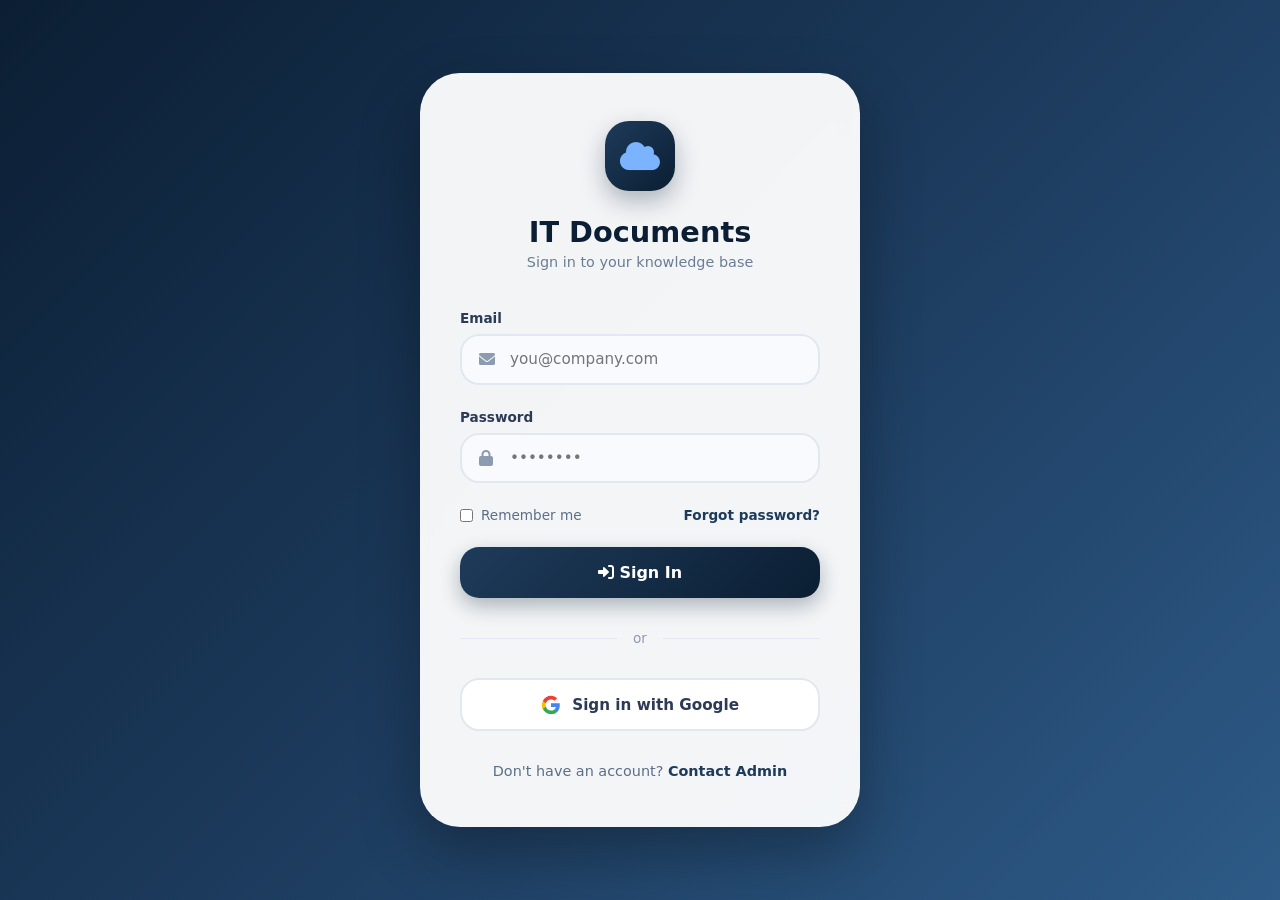
==== login.html @ 77a4bcf3 "Add files via upload" ====
<!DOCTYPE html>
<html lang="en">
<head>
  <meta charset="UTF-8">
  <meta name="viewport" content="width=device-width, initial-scale=1.0">
  <title>IT Documents - Login</title>
  <link rel="stylesheet" href="https://cdnjs.cloudflare.com/ajax/libs/font-awesome/6.0.0-beta3/css/all.min.css">
  <style>
    * {
      margin: 0;
      padding: 0;
      box-sizing: border-box;
      font-family: 'Segoe UI', Roboto, system-ui, -apple-system, sans-serif;
    }

    body {
      background: linear-gradient(135deg, #0b1e33 0%, #1c3a5c 50%, #2d5a87 100%);
      min-height: 100vh;
      display: flex;
      justify-content: center;
      align-items: center;
      padding: 2rem;
    }

    .login-container {
      width: 100%;
      max-width: 440px;
      animation: fadeInUp 0.6s ease;
    }

    @keyframes fadeInUp {
      from { opacity: 0; transform: translateY(30px); }
      to { opacity: 1; transform: translateY(0); }
    }

    .login-card {
      background: rgba(255, 255, 255, 0.95);
      backdrop-filter: blur(10px);
      border-radius: 2.5rem;
      padding: 3rem 2.5rem;
      box-shadow: 0 25px 60px rgba(0, 0, 0, 0.3);
    }

    .login-header {
      text-align: center;
      margin-bottom: 2.5rem;
    }

    .login-logo {
      width: 70px;
      height: 70px;
      background: linear-gradient(135deg, #1e3b5a, #0b1e33);
      border-radius: 1.5rem;
      display: flex;
      align-items: center;
      justify-content: center;
      margin: 0 auto 1.5rem;
      box-shadow: 0 10px 25px rgba(11, 30, 51, 0.3);
    }

    .login-logo i {
      font-size: 2rem;
      color: #7bb3ff;
    }

    .login-header h1 {
      font-size: 1.8rem;
      color: #0b1e33;
      font-weight: 700;
      margin-bottom: 0.3rem;
    }

    .login-header p {
      color: #6b7d95;
      font-size: 0.9rem;
    }

    .form-group {
      margin-bottom: 1.5rem;
    }

    .form-group label {
      display: block;
      font-weight: 600;
      font-size: 0.85rem;
      color: #2c3b55;
      margin-bottom: 0.5rem;
    }

    .input-wrapper {
      position: relative;
    }

    .input-wrapper i {
      position: absolute;
      left: 1.2rem;
      top: 50%;
      transform: translateY(-50%);
      color: #8c9bb0;
      font-size: 1rem;
    }

    .input-wrapper input {
      width: 100%;
      padding: 0.9rem 1.2rem 0.9rem 3rem;
      border: 2px solid #e2e8f0;
      border-radius: 1.2rem;
      font-size: 0.95rem;
      outline: none;
      transition: all 0.3s;
      background: #f8fafd;
    }

    .input-wrapper input:focus {
      border-color: #1e3b5a;
      box-shadow: 0 0 0 4px rgba(27, 55, 96, 0.1);
      background: white;
    }

    .remember-forgot {
      display: flex;
      justify-content: space-between;
      align-items: center;
      margin-bottom: 1.5rem;
    }

    .remember-me {
      display: flex;
      align-items: center;
      gap: 0.5rem;
      font-size: 0.85rem;
      color: #5c6f87;
      cursor: pointer;
    }

    .forgot-password {
      font-size: 0.85rem;
      color: #1e3b5a;
      text-decoration: none;
      font-weight: 600;
    }

    .login-btn {
      width: 100%;
      padding: 1rem;
      background: linear-gradient(135deg, #1e3b5a, #0b1e33);
      color: white;
      border: none;
      border-radius: 1.2rem;
      font-size: 1rem;
      font-weight: 600;
      cursor: pointer;
      transition: all 0.3s;
      box-shadow: 0 8px 20px rgba(11, 30, 51, 0.3);
    }

    .login-btn:hover {
      transform: translateY(-2px);
      box-shadow: 0 12px 25px rgba(11, 30, 51, 0.4);
    }

    .login-btn:disabled {
      opacity: 0.7;
      cursor: not-allowed;
      transform: none;
    }

    .divider {
      display: flex;
      align-items: center;
      margin: 2rem 0;
      color: #8c9bb0;
      font-size: 0.85rem;
    }

    .divider::before, .divider::after {
      content: '';
      flex: 1;
      height: 1px;
      background: #e2e8f0;
    }

    .divider span {
      padding: 0 1rem;
    }

    .google-btn {
      width: 100%;
      padding: 0.9rem;
      background: white;
      color: #2c3b55;
      border: 2px solid #e2e8f0;
      border-radius: 1.2rem;
      font-size: 0.95rem;
      font-weight: 600;
      cursor: pointer;
      display: flex;
      align-items: center;
      justify-content: center;
      gap: 0.7rem;
      transition: all 0.3s;
    }

    .google-btn:hover {
      background: #f8fafd;
      border-color: #c4d0e0;
    }

    .signup-link {
      text-align: center;
      margin-top: 2rem;
      font-size: 0.9rem;
      color: #5c6f87;
    }

    .signup-link a {
      color: #1e3b5a;
      font-weight: 600;
      text-decoration: none;
    }

    .error-message {
      background: #fee9e9;
      color: #c94040;
      padding: 0.8rem 1rem;
      border-radius: 0.8rem;
      font-size: 0.85rem;
      margin-bottom: 1rem;
      display: none;
    }

    .error-message.show {
      display: block;
      animation: shake 0.5s ease;
    }

    @keyframes shake {
      0%, 100% { transform: translateX(0); }
      25% { transform: translateX(-10px); }
      75% { transform: translateX(10px); }
    }

    @media (max-width: 500px) {
      .login-card {
        padding: 2rem 1.5rem;
      }
    }
  </style>
</head>
<body>
  <div class="login-container">
    <div class="login-card">
      <div class="login-header">
        <div class="login-logo">
          <i class="fas fa-cloud"></i>
        </div>
        <h1>IT Documents</h1>
        <p>Sign in to your knowledge base</p>
      </div>

      <div class="error-message" id="errorMessage">
        <i class="fas fa-exclamation-circle"></i>
        <span id="errorText"></span>
      </div>

      <form id="loginForm">
        <div class="form-group">
          <label for="email">Email</label>
          <div class="input-wrapper">
            <i class="fas fa-envelope"></i>
            <input type="email" id="email" placeholder="you@company.com" required autocomplete="email">
          </div>
        </div>

        <div class="form-group">
          <label for="password">Password</label>
          <div class="input-wrapper">
            <i class="fas fa-lock"></i>
            <input type="password" id="password" placeholder="••••••••" required autocomplete="current-password">
          </div>
        </div>

        <div class="remember-forgot">
          <label class="remember-me">
            <input type="checkbox" id="rememberMe"> Remember me
          </label>
          <a href="#" class="forgot-password" onclick="alert('Contact admin to reset password')">Forgot password?</a>
        </div>

        <button type="submit" class="login-btn" id="loginBtn">
          <i class="fas fa-sign-in-alt"></i> Sign In
        </button>
      </form>

      <div class="divider">
        <span>or</span>
      </div>

      <button class="google-btn" onclick="signInWithGoogle()">
        <svg width="20" height="20" viewBox="0 0 24 24">
          <path fill="#4285F4" d="M22.56 12.25c0-.78-.07-1.53-.2-2.25H12v4.26h5.92a5.06 5.06 0 0 1-2.2 3.32v2.77h3.57c2.08-1.92 3.28-4.74 3.28-8.1z"/>
          <path fill="#34A853" d="M12 23c2.97 0 5.46-.98 7.28-2.66l-3.57-2.77c-.98.66-2.23 1.06-3.71 1.06-2.86 0-5.29-1.93-6.16-4.53H2.18v2.84C3.99 20.53 7.7 23 12 23z"/>
          <path fill="#FBBC05" d="M5.84 14.09c-.22-.66-.35-1.36-.35-2.09s.13-1.43.35-2.09V7.07H2.18C1.43 8.55 1 10.22 1 12s.43 3.45 1.18 4.93l2.85-2.22.81-.62z"/>
          <path fill="#EA4335" d="M12 5.38c1.62 0 3.06.56 4.21 1.64l3.15-3.15C17.45 2.09 14.97 1 12 1 7.7 1 3.99 3.47 2.18 7.07l3.66 2.84c.87-2.6 3.3-4.53 6.16-4.53z"/>
        </svg>
        Sign in with Google
      </button>

      <div class="signup-link">
        Don't have an account? <a href="#" onclick="alert('Contact admin to create account')">Contact Admin</a>
      </div>
    </div>
  </div>

  <script src="auth.js"></script>
</body>
</html>
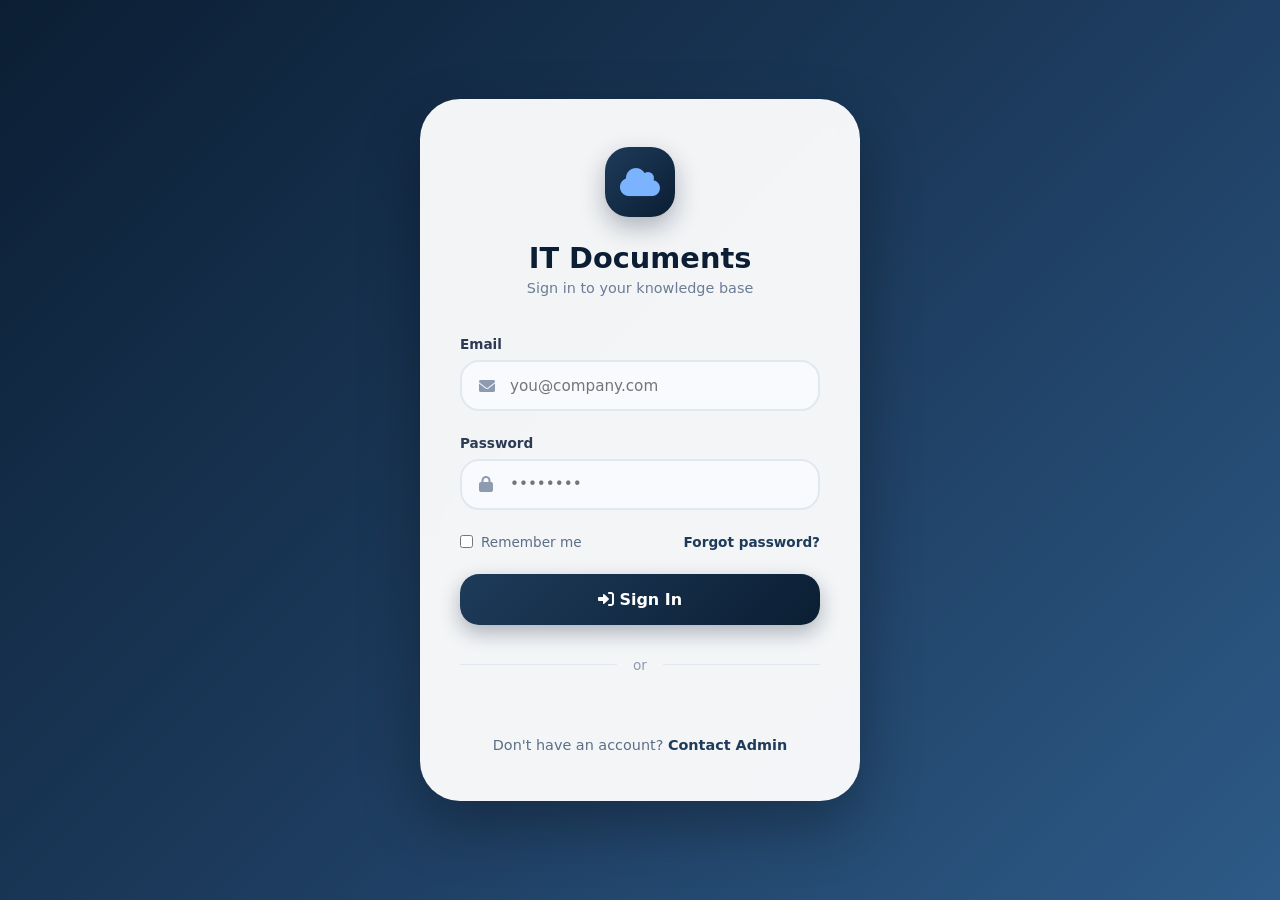
==== commit 7d4496c2: "Add files via upload" ====
--- a/login.html
+++ b/login.html
@@ -4,7 +4,9 @@
   <meta charset="UTF-8">
   <meta name="viewport" content="width=device-width, initial-scale=1.0">
   <title>IT Documents - Login</title>
+  <meta name="google-signin-client_id" content="503597374916-ikeifcb9a8le4ga76nt91u8ar6cf534r.apps.googleusercontent.com">
   <link rel="stylesheet" href="https://cdnjs.cloudflare.com/ajax/libs/font-awesome/6.0.0-beta3/css/all.min.css">
+  <script src="https://accounts.google.com/gsi/client" async defer></script>
   <style>
     * {
       margin: 0;
@@ -186,24 +188,10 @@
 
     .google-btn {
       width: 100%;
-      padding: 0.9rem;
-      background: white;
-      color: #2c3b55;
-      border: 2px solid #e2e8f0;
-      border-radius: 1.2rem;
-      font-size: 0.95rem;
-      font-weight: 600;
-      cursor: pointer;
       display: flex;
       align-items: center;
       justify-content: center;
-      gap: 0.7rem;
-      transition: all 0.3s;
-    }
-
-    .google-btn:hover {
-      background: #f8fafd;
-      border-color: #c4d0e0;
+      margin: 0.5rem 0;
     }
 
     .signup-link {
@@ -296,15 +284,9 @@
         <span>or</span>
       </div>
 
-      <button class="google-btn" onclick="signInWithGoogle()">
-        <svg width="20" height="20" viewBox="0 0 24 24">
-          <path fill="#4285F4" d="M22.56 12.25c0-.78-.07-1.53-.2-2.25H12v4.26h5.92a5.06 5.06 0 0 1-2.2 3.32v2.77h3.57c2.08-1.92 3.28-4.74 3.28-8.1z"/>
-          <path fill="#34A853" d="M12 23c2.97 0 5.46-.98 7.28-2.66l-3.57-2.77c-.98.66-2.23 1.06-3.71 1.06-2.86 0-5.29-1.93-6.16-4.53H2.18v2.84C3.99 20.53 7.7 23 12 23z"/>
-          <path fill="#FBBC05" d="M5.84 14.09c-.22-.66-.35-1.36-.35-2.09s.13-1.43.35-2.09V7.07H2.18C1.43 8.55 1 10.22 1 12s.43 3.45 1.18 4.93l2.85-2.22.81-.62z"/>
-          <path fill="#EA4335" d="M12 5.38c1.62 0 3.06.56 4.21 1.64l3.15-3.15C17.45 2.09 14.97 1 12 1 7.7 1 3.99 3.47 2.18 7.07l3.66 2.84c.87-2.6 3.3-4.53 6.16-4.53z"/>
-        </svg>
-        Sign in with Google
-      </button>
+      <div id="googleSignInBtn" class="google-btn">
+        <!-- Google Sign-In button will be rendered here -->
+      </div>
 
       <div class="signup-link">
         Don't have an account? <a href="#" onclick="alert('Contact admin to create account')">Contact Admin</a>
